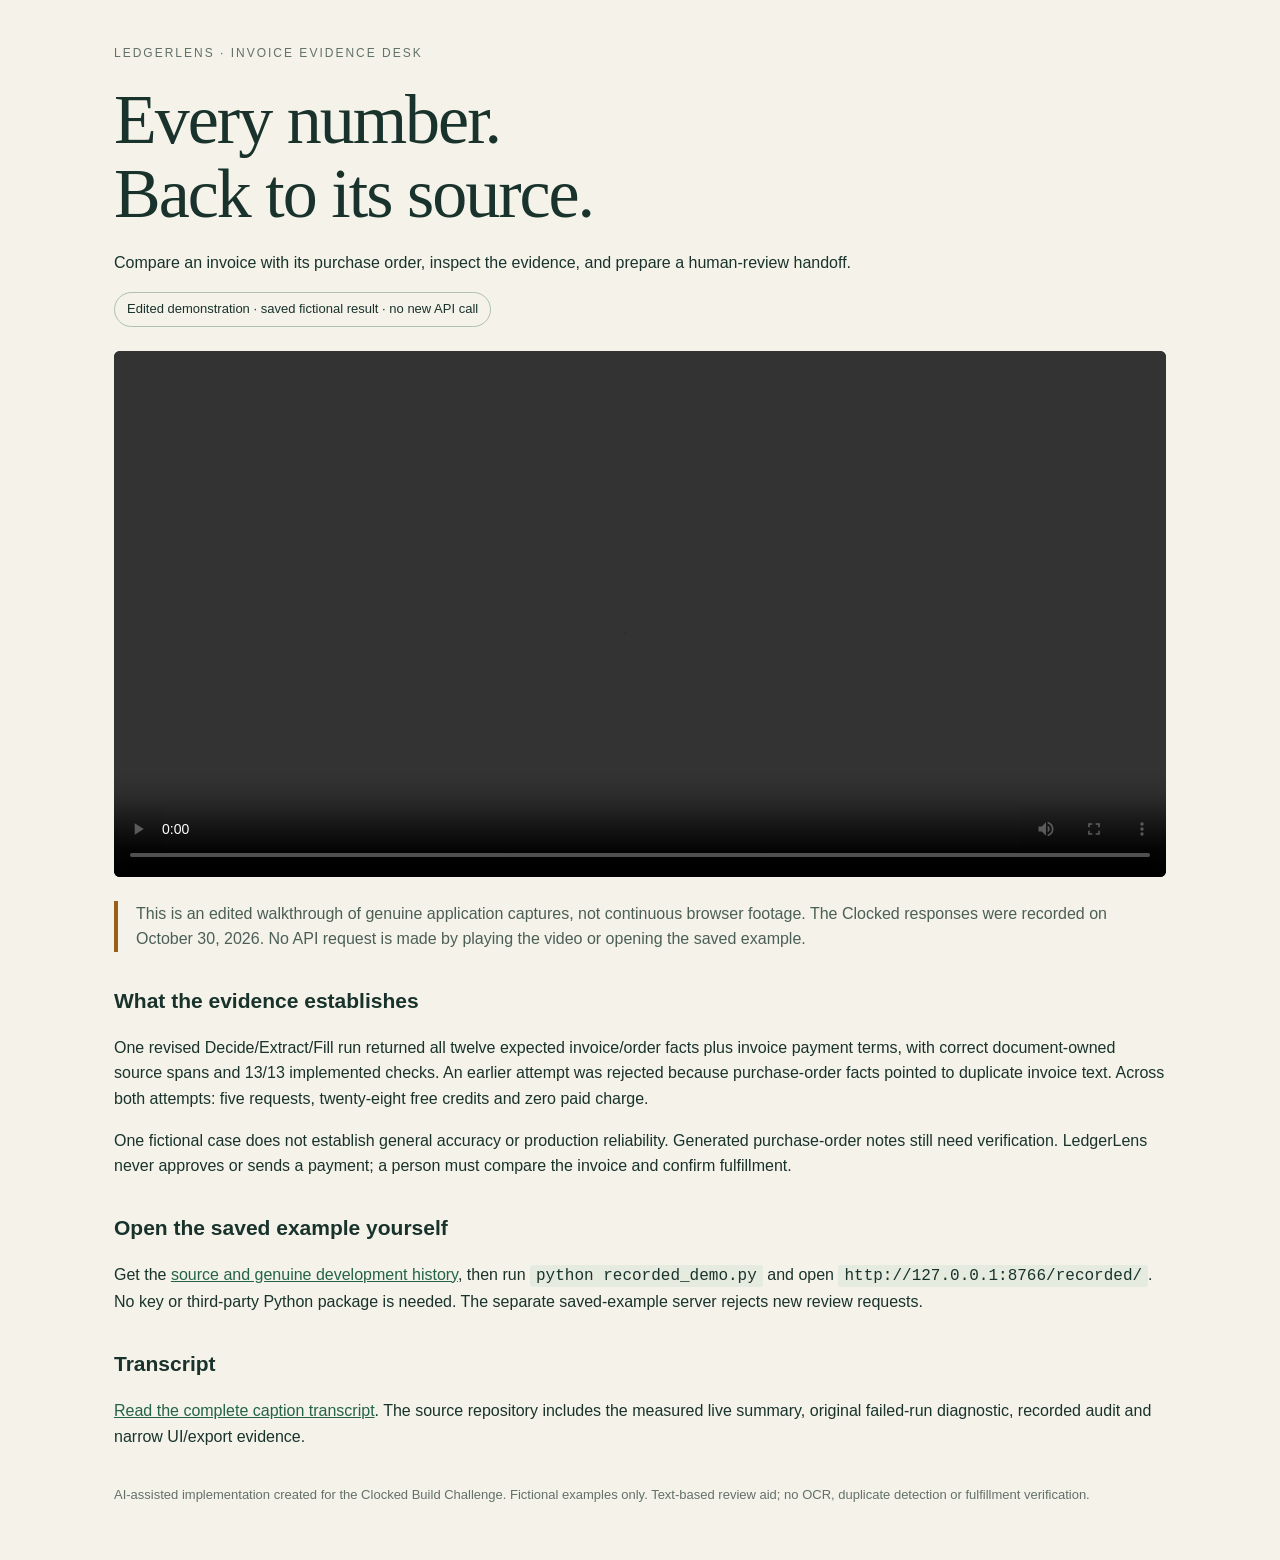
==== docs/demo/index.html @ a2213bc2 "Add no-key recorded viewer and reviewed edited demonstration" ====
<!doctype html>
<html lang="en"><head><meta charset="utf-8"><meta name="viewport" content="width=device-width,initial-scale=1"><title>LedgerLens — recorded demonstration</title>
<style>:root{color-scheme:light}*{box-sizing:border-box}body{margin:0;background:#f4f2e9;color:#19332c;font:16px/1.6 Arial,sans-serif}main{max-width:1100px;margin:auto;padding:32px 24px 56px}.eyebrow{font-size:12px;text-transform:uppercase;letter-spacing:2px;color:#627169}h1{font:normal clamp(40px,7vw,70px)/1.05 Georgia,serif;letter-spacing:-2px;margin:20px 0}h2{font-size:21px;margin-top:32px}.label{display:inline-block;border:1px solid #adc1ac;border-radius:24px;padding:6px 12px;font-size:13px}video{display:block;width:100%;background:#19332c;margin:24px 0;border-radius:6px}.limit{border-left:4px solid #996017;padding-left:18px;color:#4c5f55}a{color:#236448}code{background:#e6ebdf;padding:2px 6px;border-radius:3px}footer{font-size:13px;color:#627169;margin-top:36px}</style></head>
<body><main><p class="eyebrow">LedgerLens · invoice evidence desk</p><h1>Every number.<br>Back to its source.</h1><p>Compare an invoice with its purchase order, inspect the evidence, and prepare a human-review handoff.</p><span class="label">Edited demonstration · saved fictional result · no new API call</span>
<video controls preload="metadata" aria-label="Edited LedgerLens demonstration using genuine UI captures and a recorded fictional result"><source src="ledgerlens-edited-demo.mp4" type="video/mp4"><track kind="captions" src="ledgerlens-demo.en.vtt" srclang="en" label="English" default>Your browser cannot play this video. <a href="ledgerlens-edited-demo.mp4">Download the MP4</a>.</video>
<p class="limit">This is an edited walkthrough of genuine application captures, not continuous browser footage. The Clocked responses were recorded on October 30, 2026. No API request is made by playing the video or opening the saved example.</p>
<h2>What the evidence establishes</h2><p>One revised Decide/Extract/Fill run returned all twelve expected invoice/order facts plus invoice payment terms, with correct document-owned source spans and 13/13 implemented checks. An earlier attempt was rejected because purchase-order facts pointed to duplicate invoice text. Across both attempts: five requests, twenty-eight free credits and zero paid charge.</p><p>One fictional case does not establish general accuracy or production reliability. Generated purchase-order notes still need verification. LedgerLens never approves or sends a payment; a person must compare the invoice and confirm fulfillment.</p>
<h2>Open the saved example yourself</h2><p>Get the <a href="https://github.com/ItsMeSamey/ledgerlens-clocked">source and genuine development history</a>, then run <code>python recorded_demo.py</code> and open <code>http://127.0.0.1:8766/recorded/</code>. No key or third-party Python package is needed. The separate saved-example server rejects new review requests.</p>
<h2>Transcript</h2><p><a href="ledgerlens-demo-transcript.txt">Read the complete caption transcript</a>. The source repository includes the measured live summary, original failed-run diagnostic, recorded audit and narrow UI/export evidence.</p>
<footer>AI-assisted implementation created for the Clocked Build Challenge. Fictional examples only. Text-based review aid; no OCR, duplicate detection or fulfillment verification.</footer></main></body></html>
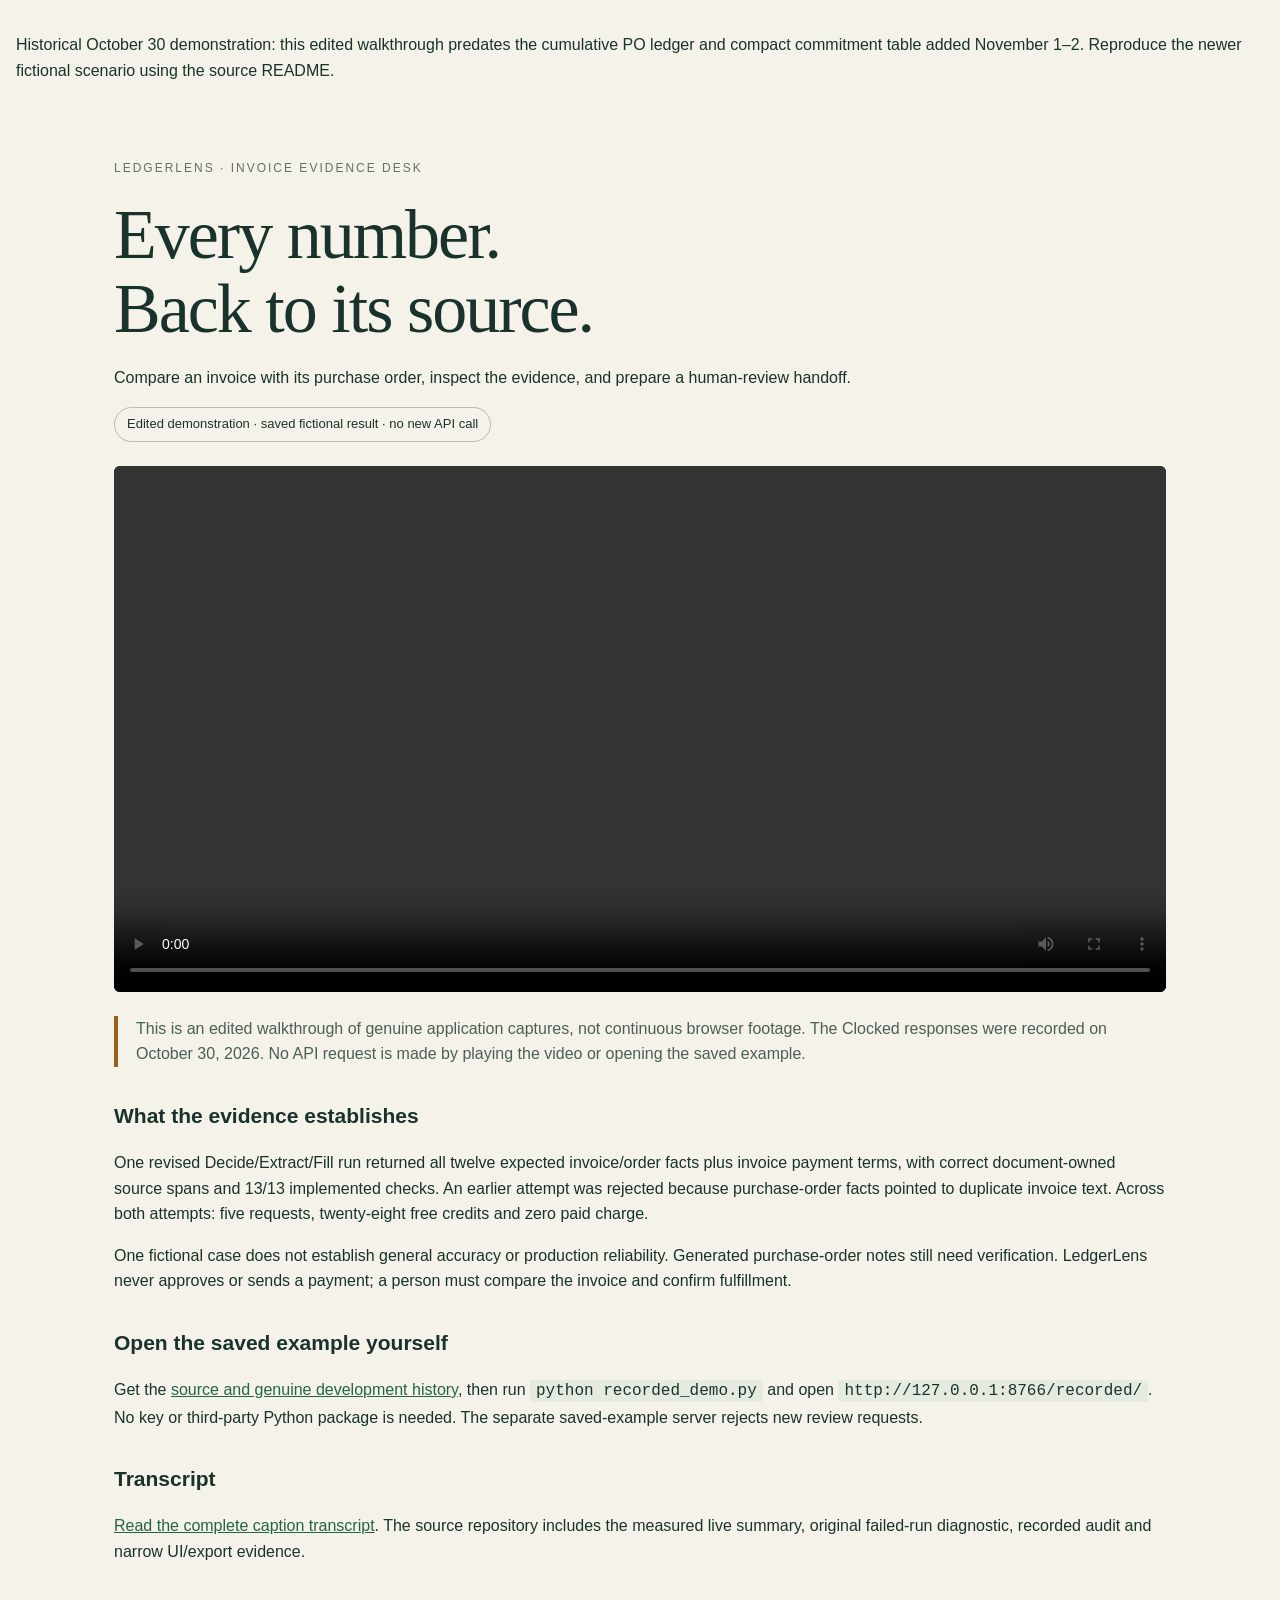
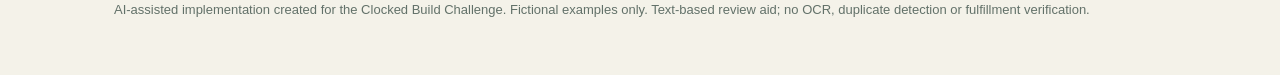
==== commit 660c00f2: "Add cumulative PO ledger and retain verified review evidence These source additions were prepared No" ====
--- a/docs/demo/index.html
+++ b/docs/demo/index.html
@@ -1,7 +1,8 @@
 <!doctype html>
 <html lang="en"><head><meta charset="utf-8"><meta name="viewport" content="width=device-width,initial-scale=1"><title>LedgerLens — recorded demonstration</title>
 <style>:root{color-scheme:light}*{box-sizing:border-box}body{margin:0;background:#f4f2e9;color:#19332c;font:16px/1.6 Arial,sans-serif}main{max-width:1100px;margin:auto;padding:32px 24px 56px}.eyebrow{font-size:12px;text-transform:uppercase;letter-spacing:2px;color:#627169}h1{font:normal clamp(40px,7vw,70px)/1.05 Georgia,serif;letter-spacing:-2px;margin:20px 0}h2{font-size:21px;margin-top:32px}.label{display:inline-block;border:1px solid #adc1ac;border-radius:24px;padding:6px 12px;font-size:13px}video{display:block;width:100%;background:#19332c;margin:24px 0;border-radius:6px}.limit{border-left:4px solid #996017;padding-left:18px;color:#4c5f55}a{color:#236448}code{background:#e6ebdf;padding:2px 6px;border-radius:3px}footer{font-size:13px;color:#627169;margin-top:36px}</style></head>
-<body><main><p class="eyebrow">LedgerLens · invoice evidence desk</p><h1>Every number.<br>Back to its source.</h1><p>Compare an invoice with its purchase order, inspect the evidence, and prepare a human-review handoff.</p><span class="label">Edited demonstration · saved fictional result · no new API call</span>
+<body>
+<p style="padding:1rem">Historical October 30 demonstration: this edited walkthrough predates the cumulative PO ledger and compact commitment table added November 1–2. Reproduce the newer fictional scenario using the source README.</p><main><p class="eyebrow">LedgerLens · invoice evidence desk</p><h1>Every number.<br>Back to its source.</h1><p>Compare an invoice with its purchase order, inspect the evidence, and prepare a human-review handoff.</p><span class="label">Edited demonstration · saved fictional result · no new API call</span>
 <video controls preload="metadata" aria-label="Edited LedgerLens demonstration using genuine UI captures and a recorded fictional result"><source src="ledgerlens-edited-demo.mp4" type="video/mp4"><track kind="captions" src="ledgerlens-demo.en.vtt" srclang="en" label="English" default>Your browser cannot play this video. <a href="ledgerlens-edited-demo.mp4">Download the MP4</a>.</video>
 <p class="limit">This is an edited walkthrough of genuine application captures, not continuous browser footage. The Clocked responses were recorded on October 30, 2026. No API request is made by playing the video or opening the saved example.</p>
 <h2>What the evidence establishes</h2><p>One revised Decide/Extract/Fill run returned all twelve expected invoice/order facts plus invoice payment terms, with correct document-owned source spans and 13/13 implemented checks. An earlier attempt was rejected because purchase-order facts pointed to duplicate invoice text. Across both attempts: five requests, twenty-eight free credits and zero paid charge.</p><p>One fictional case does not establish general accuracy or production reliability. Generated purchase-order notes still need verification. LedgerLens never approves or sends a payment; a person must compare the invoice and confirm fulfillment.</p>
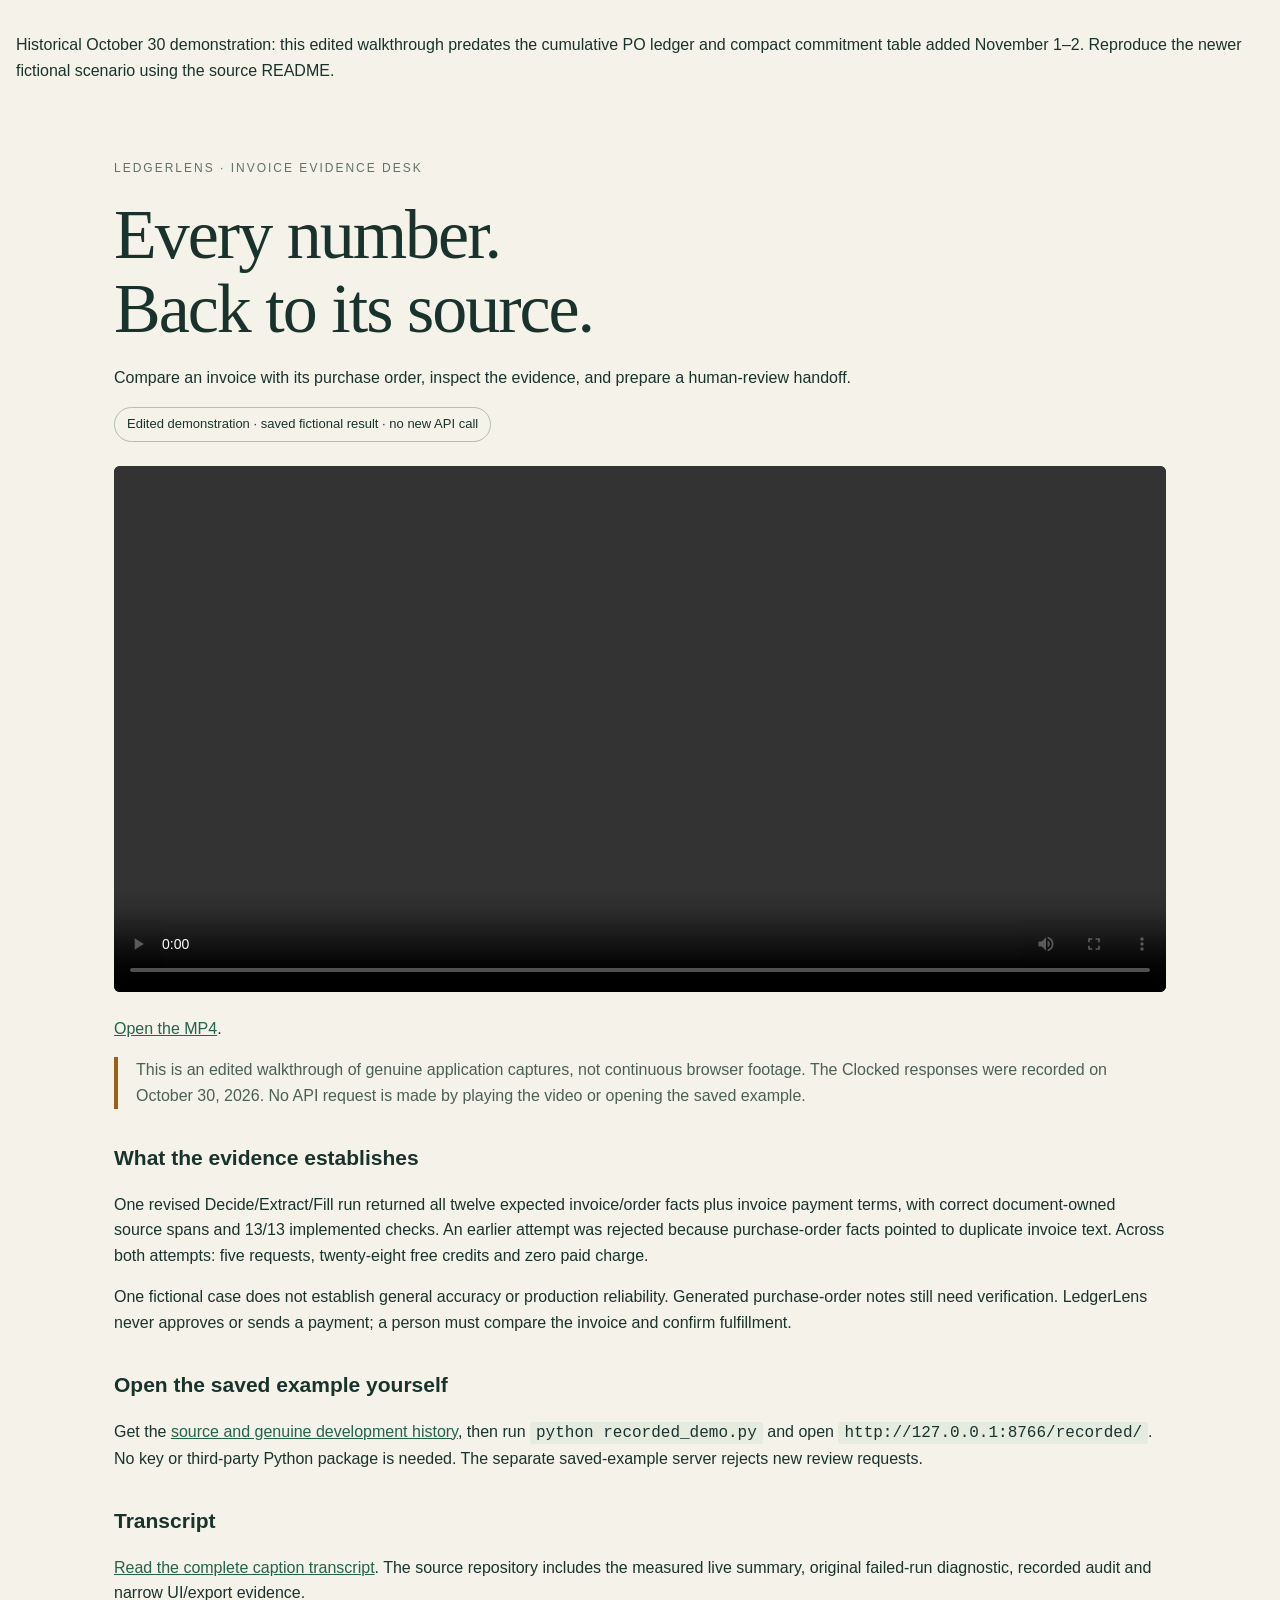
==== commit c8315ebb: "Fix review retry, current-fact state and video link" ====
--- a/docs/demo/index.html
+++ b/docs/demo/index.html
@@ -3,9 +3,10 @@
 <style>:root{color-scheme:light}*{box-sizing:border-box}body{margin:0;background:#f4f2e9;color:#19332c;font:16px/1.6 Arial,sans-serif}main{max-width:1100px;margin:auto;padding:32px 24px 56px}.eyebrow{font-size:12px;text-transform:uppercase;letter-spacing:2px;color:#627169}h1{font:normal clamp(40px,7vw,70px)/1.05 Georgia,serif;letter-spacing:-2px;margin:20px 0}h2{font-size:21px;margin-top:32px}.label{display:inline-block;border:1px solid #adc1ac;border-radius:24px;padding:6px 12px;font-size:13px}video{display:block;width:100%;background:#19332c;margin:24px 0;border-radius:6px}.limit{border-left:4px solid #996017;padding-left:18px;color:#4c5f55}a{color:#236448}code{background:#e6ebdf;padding:2px 6px;border-radius:3px}footer{font-size:13px;color:#627169;margin-top:36px}</style></head>
 <body>
 <p style="padding:1rem">Historical October 30 demonstration: this edited walkthrough predates the cumulative PO ledger and compact commitment table added November 1–2. Reproduce the newer fictional scenario using the source README.</p><main><p class="eyebrow">LedgerLens · invoice evidence desk</p><h1>Every number.<br>Back to its source.</h1><p>Compare an invoice with its purchase order, inspect the evidence, and prepare a human-review handoff.</p><span class="label">Edited demonstration · saved fictional result · no new API call</span>
-<video controls preload="metadata" aria-label="Edited LedgerLens demonstration using genuine UI captures and a recorded fictional result"><source src="ledgerlens-edited-demo.mp4" type="video/mp4"><track kind="captions" src="ledgerlens-demo.en.vtt" srclang="en" label="English" default>Your browser cannot play this video. <a href="ledgerlens-edited-demo.mp4">Download the MP4</a>.</video>
+<video controls preload="metadata" aria-label="Edited LedgerLens demonstration using genuine UI captures and a recorded fictional result"><source src="ledgerlens-edited-demo.mp4" type="video/mp4"><track kind="captions" src="ledgerlens-demo.en.vtt" srclang="en" label="English" default>Your browser cannot play this video.</video>
+<p><a href="ledgerlens-edited-demo.mp4">Open the MP4</a>.</p>
 <p class="limit">This is an edited walkthrough of genuine application captures, not continuous browser footage. The Clocked responses were recorded on October 30, 2026. No API request is made by playing the video or opening the saved example.</p>
 <h2>What the evidence establishes</h2><p>One revised Decide/Extract/Fill run returned all twelve expected invoice/order facts plus invoice payment terms, with correct document-owned source spans and 13/13 implemented checks. An earlier attempt was rejected because purchase-order facts pointed to duplicate invoice text. Across both attempts: five requests, twenty-eight free credits and zero paid charge.</p><p>One fictional case does not establish general accuracy or production reliability. Generated purchase-order notes still need verification. LedgerLens never approves or sends a payment; a person must compare the invoice and confirm fulfillment.</p>
 <h2>Open the saved example yourself</h2><p>Get the <a href="https://github.com/ItsMeSamey/ledgerlens-clocked">source and genuine development history</a>, then run <code>python recorded_demo.py</code> and open <code>http://127.0.0.1:8766/recorded/</code>. No key or third-party Python package is needed. The separate saved-example server rejects new review requests.</p>
 <h2>Transcript</h2><p><a href="ledgerlens-demo-transcript.txt">Read the complete caption transcript</a>. The source repository includes the measured live summary, original failed-run diagnostic, recorded audit and narrow UI/export evidence.</p>
-<footer>AI-assisted implementation created for the Clocked Build Challenge. Fictional examples only. Text-based review aid; no OCR, duplicate detection or fulfillment verification.</footer></main></body></html>
+</main></body></html>
